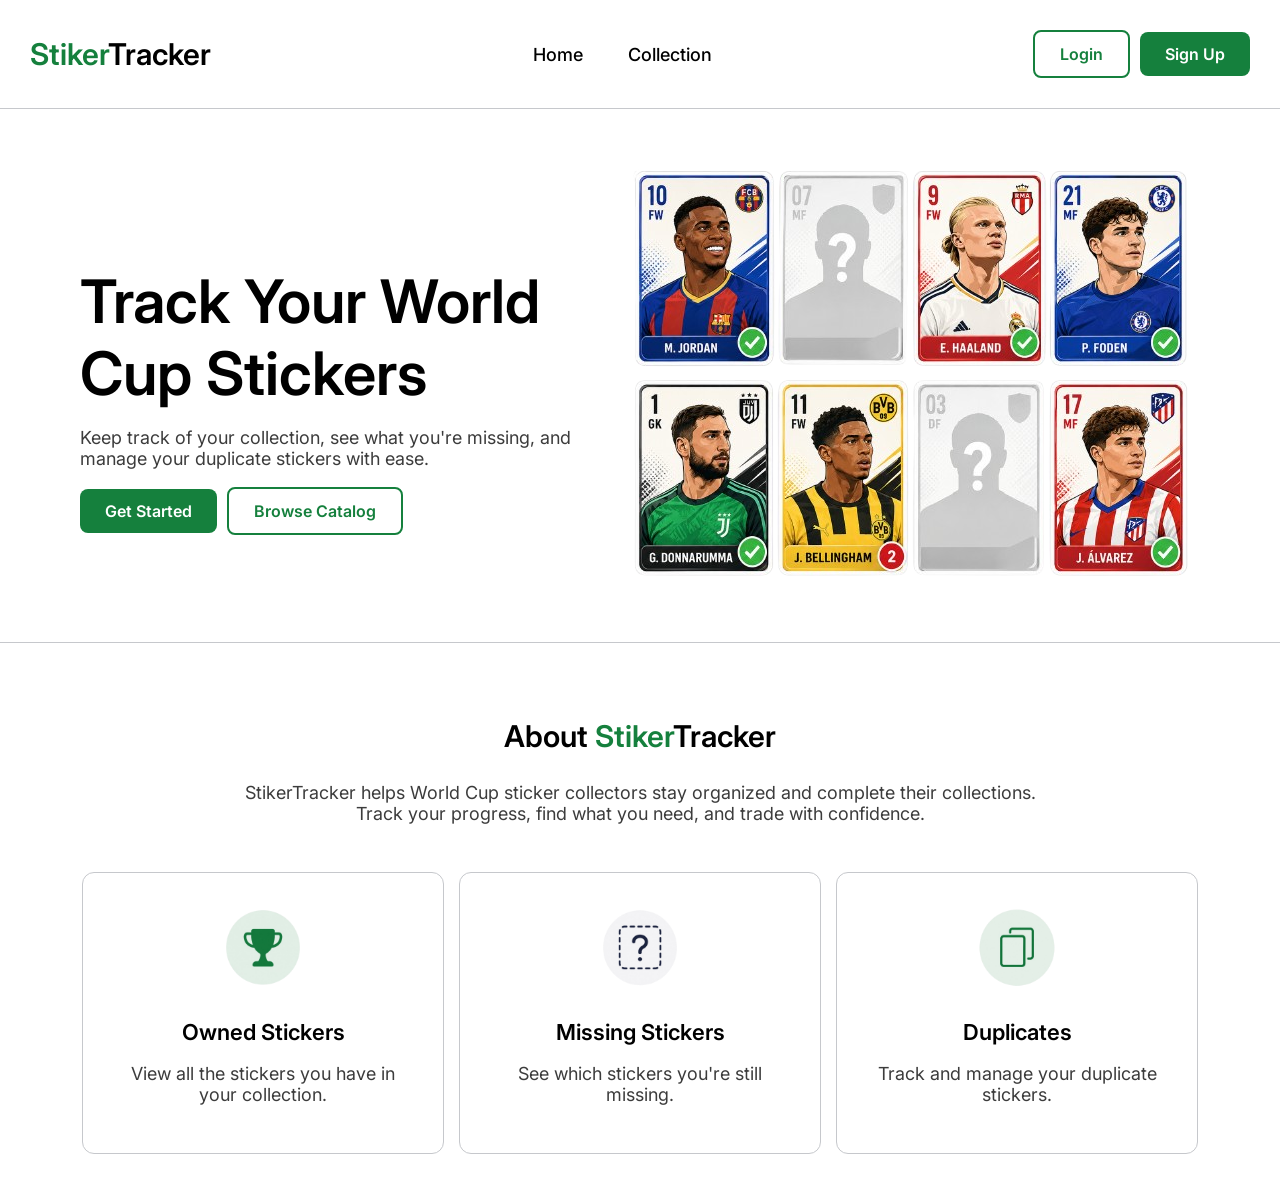
==== frontend/public/index.html @ 0bd3f674 "Add files via upload" ====
<!DOCTYPE html>
<html lang="en">

<head>
    <meta charset="UTF-8">
    <meta name="viewport" content="width=device-width, initial-scale=1.0">
    <title>StikerTrak</title>
    <link rel="stylesheet" href="../src/styles.css">
    <link rel="preconnect" href="https://fonts.googleapis.com">
    <link rel="preconnect" href="https://fonts.gstatic.com" crossorigin>
    <link
        href="https://fonts.googleapis.com/css2?family=Inter:ital,opsz,wght@0,14..32,100..900;1,14..32,100..900&display=swap"
        rel="stylesheet">
</head>

<body>
    <nav class="split">
        <a><span class="logo-green">Stiker</span>Tracker</a>
        <div class="center nav-options">
            <a href="index.html">Home</a>
            <a href="collection.html">Collection</a>
        </div>
        <div class="center btn-container">
            <button class="btn-white" onclick="window.location.href = 'login.html'">Login</button>
            <button onclick="window.location.href = 'signup.html'">Sign Up</button>
        </div>
    </nav>

    <section class="section-hero">
        <div class="split">
            <div class="start column">
                <h1>Track Your World Cup Stickers</h1>
                <p>Keep track of your collection, see what you're missing, and manage your duplicate stickers with ease.</p>
                <div class="center btn-container">
                    <button onclick="window.location.href = 'signup.html'">Get Started</button>
                    <button class="btn-white" onclick="window.location.href = 'collection.html'">Browse Catalog</button>
                </div>
            </div>
            <img src="../img/hero.png">
        </div>
    </section>

    <section class="section-about">
        <h2>About <span class="logo-green">Stiker</span>Tracker</h2>
        <p>StikerTracker helps World Cup sticker collectors stay organized and complete their collections. Track your progress, find what you need, and trade with confidence.</p>
        <div class="center container-about">
            <div>
                <img src="../img/icon-owned.png">
                <h3>Owned Stickers</h3>
                <p>View all the stickers you have in your collection.</p>
            </div>
            <div>
                <img src="../img/icon-missing.png">
                <h3>Missing Stickers</h3>
                <p>See which stickers you're still missing.</p>
            </div>
            <div>
                <img src="../img/icon-duplicate.png">
                <h3>Duplicates</h3>
                <p>Track and manage your duplicate stickers.</p>
            </div>
        </div>
    </section>
</body>

</html>
---- frontend/src/styles.css ----
:root {
    --primary-green: #15803d;
    --primary-green-dark: #166534;
    --primary-green-light: #dcfce7;
    --light-border: 1px solid #c6c8cc;
}

body {
    margin: 0;
    padding: 0;
    font-family: "Inter", sans-serif;
}

.split {
    display: flex;
    align-items: center;
    justify-content: space-between;
}

.center {
    display: flex;
    align-items: center;
    justify-content: center;
}

.start {
    display: flex;
    align-items: start;
    justify-content: start;
}

.column {
    display: flex;
    flex-direction: column;
}

nav {
    border-bottom: var(--light-border);
    padding: 30px;
}

a {
    color: black;
    text-decoration: none;
}

nav>a {
    font-weight: 600;
    font-size: 30px;
}

.logo-green {
    color: var(--primary-green);
}

.nav-options {
    gap: 15px;
}

.nav-options a {
    font-size: 18px;
    font-weight: 500;
    cursor: pointer;
    padding: 5px 15px;
    transition: 0.3s ease all;
}

.nav-options a:hover {
    color: var(--primary-green);
}

.btn-container {
    gap: 10px;
}

button {
    cursor: pointer;
    font-family: "Inter", sans-serif;
    font-size: 16px;
    font-weight: 600;
    border-radius: 8px;
    background-color: var(--primary-green);
    color: white;
    border: 0px;
    padding: 12px 25px;
    transition: 0.3s ease all;
}

button:hover {
    background-color: var(--primary-green-dark);
}

.btn-white {
    background-color: white;
    color: var(--primary-green);
    border: 2px solid var(--primary-green);
}

.btn-white:hover {
    background-color: rgb(230, 230, 230);
}

section {
    padding: 50px 80px;
    display: flex;
    align-items: center;
    justify-content: center;
    flex-direction: column;
}

.section-hero>.split {
    gap: 50px;
}

.section-about {
    border-top: var(--light-border);
}

.section-about p {
    text-align: center;
}

h1 {
    font-size: 60px;
    font-weight: 600;
    margin-bottom: 0px;
}

h2 {
    font-size: 30px;
    font-weight: 600;
    margin-bottom: 10px;
}

p {
    font-size: 18px;
    color: rgb(60, 60, 60);
    max-width: 800px;
}

label {
    font-size: 16px;
    font-weight: 500;
    color: rgb(60, 60, 60);
}

input {
    font-family: "Inter", sans-serif;
    border: var(--light-border);
    border-radius: 8px;
    font-size: 14px;
    padding: 10px;
    outline: none;
}

.container-about {
    gap: 15px;
    margin-top: 30px;
}

.container-about>div {
    border: var(--light-border);
    border-radius: 12px;
    padding: 30px;
    text-align: center;
    max-width: 300px;
}

.container-about h3 {
    font-size: 22px;
    font-weight: 600;
    margin-bottom: 0px;
}

.container-about img {
    width: 90px;
    height: 90px;
}

.form-vertical {
    padding: 50px;
    border: var(--light-border);
    border-radius: 12px;
    text-align: center;
    display: flex;
    align-items: center;
    justify-content: center;
    flex-direction: column;
    width: 400px;
}

.form-vertical h2 {
    margin: 0px;
}

.form-vertical form {
    display: flex;
    align-items: start;
    justify-content: start;
    flex-direction: column;
    width: 100%;
    margin: 15px 0px;
}

.form-vertical button {
    width: 100%;
}

.form-vertical label {
    margin-bottom: 5px;
}

.form-vertical input {
    margin-bottom: 15px;
    width: calc(100% - 20px);
}

.auth-redirect {
    font-size: 16px;
    margin-top: 30px;
}

.container-name {
    gap: 15px;
}

.progress-circle {
    --progress: 0;
    width: 220px;
    height: 220px;
    border-radius: 50%;
    background: conic-gradient(#15803d calc(var(--progress) * 1%),
            #e5e7eb 0);
    display: flex;
    align-items: center;
    justify-content: center;
    margin: 30px 0px;
}

.progress-center {
    width: 180px;
    height: 180px;
    border-radius: 50%;
    background: white;
    display: flex;
    flex-direction: column;
    align-items: center;
    justify-content: center;
    text-align: center;
}

.progress-center span {
    font-size: 42px;
    font-weight: 700;
    color: black;
    text-align: center;
}

.progress-center p {
    margin: 4px 0 0;
    font-size: 18px;
}

.section-collection {
    padding: 30px;
    display: flex;
    align-items: start;
    justify-content: space-between;
    flex-direction: row;
    gap: 50px;
}

.container-progress {
    border: var(--light-border);
    padding: 30px;
    border-radius: 12px;
}

.container-progress h3 {
    margin: 0px;
}

.container-progress a {
    font-weight: 600;
    font-size: 20px;
}

.container-progress>p {
    margin: 5px 0px;
    font-size: 16px;
}

.main-collection {
    width: 100%;
}

.main-collection h2 {
    margin: 0px;
}

.main-collection p {
    margin: 10px 0px 30px 0px;
}

.catalog {
    border: var(--light-border);
    border-radius: 12px;
    width: calc(100% - 60px);
}

.catalog .top {
    border-bottom: var(--light-border);
    padding: 15px;
}

.catalog .left {
    gap: 5px;
}

.catalog .top a {
    padding: 5px 10px;
    cursor: pointer;
    transition: 0.3s ease all;
    font-weight: 500;
    color: rgb(50, 50, 50);
}

.catalog .top a:hover {
    color: green;
}

.selected {
    color: var(--primary-green) !important;
    position: relative;
}

.selected::after {
    content: "";
    position: absolute;
    left: 0;
    right: 0;
    bottom: -20px;
    height: 2px;
    background: var(--primary-green);
    ;
}

.catalog .right {
    gap: 10px;
}

select {
    font-family: "Inter", sans-serif;
    border: var(--light-border);
    border-radius: 8px;
    font-size: 14px;
    padding: 10px;
    outline: none;
    cursor: pointer;
    color: rgb(80, 80, 80);
}

.stickers {
    display: flex;
    align-items: start;
    justify-content: start;
    padding: 15px;
    gap: 15px;
}

.sticker {
    width: 200px;
    border: var(--light-border);
    border-radius: 8px;
    height: 360px;
}

.sticker>img {
    width: 100%;
    height: 300px;
}

.sticker-top {
    display: flex;
    align-items: center;
    justify-content: space-between;
    padding: 15px;
}

.sticker-top img {
    height: 30px;
    width: 30px;
    z-index: 5;
}

.sticker-top a {
    height: 30px;
    width: 30px;
    background-color: white;
    border-radius: 50px;
    border: var(--light-border);
    display: flex;
    align-items: center;
    justify-content: center;
    z-index: 5;
}

.sticker>img {
    transform: translateY(-60px);
}

.sticker>button {
    width: calc(100% - 20px);
    margin: 10px;
    transform: translateY(-70px);
    padding: 10px;
    font-size: 14px;
}

.quantity-selector {
    width: calc(100% - 20px);
    display: flex;
    align-items: center;
    justify-content: space-between;
    background: #fff;
    overflow: hidden;
    transform: translateY(-70px);
    margin: 15px 10px 10px 10px;
    border: var(--light-border);
    border-radius: 8px;
}

.quantity-button {
    height: 35px;
    width: 35px;
    border: 2px solid var(--primary-green);
    border-radius: 8px;
    background: white;
    color: var(--primary-green);
    font-size: 14px;
    font-weight: 500;
    cursor: pointer;
    display: flex;
    align-items: center;
    justify-content: center;
    padding: 0px;
}

.quantity-button:hover {
    background-color: rgb(230, 230, 230);
}

.quantity-value {
    text-align: center;
    font-size: 14px;
    font-weight: 700;
    color: #111827;
}
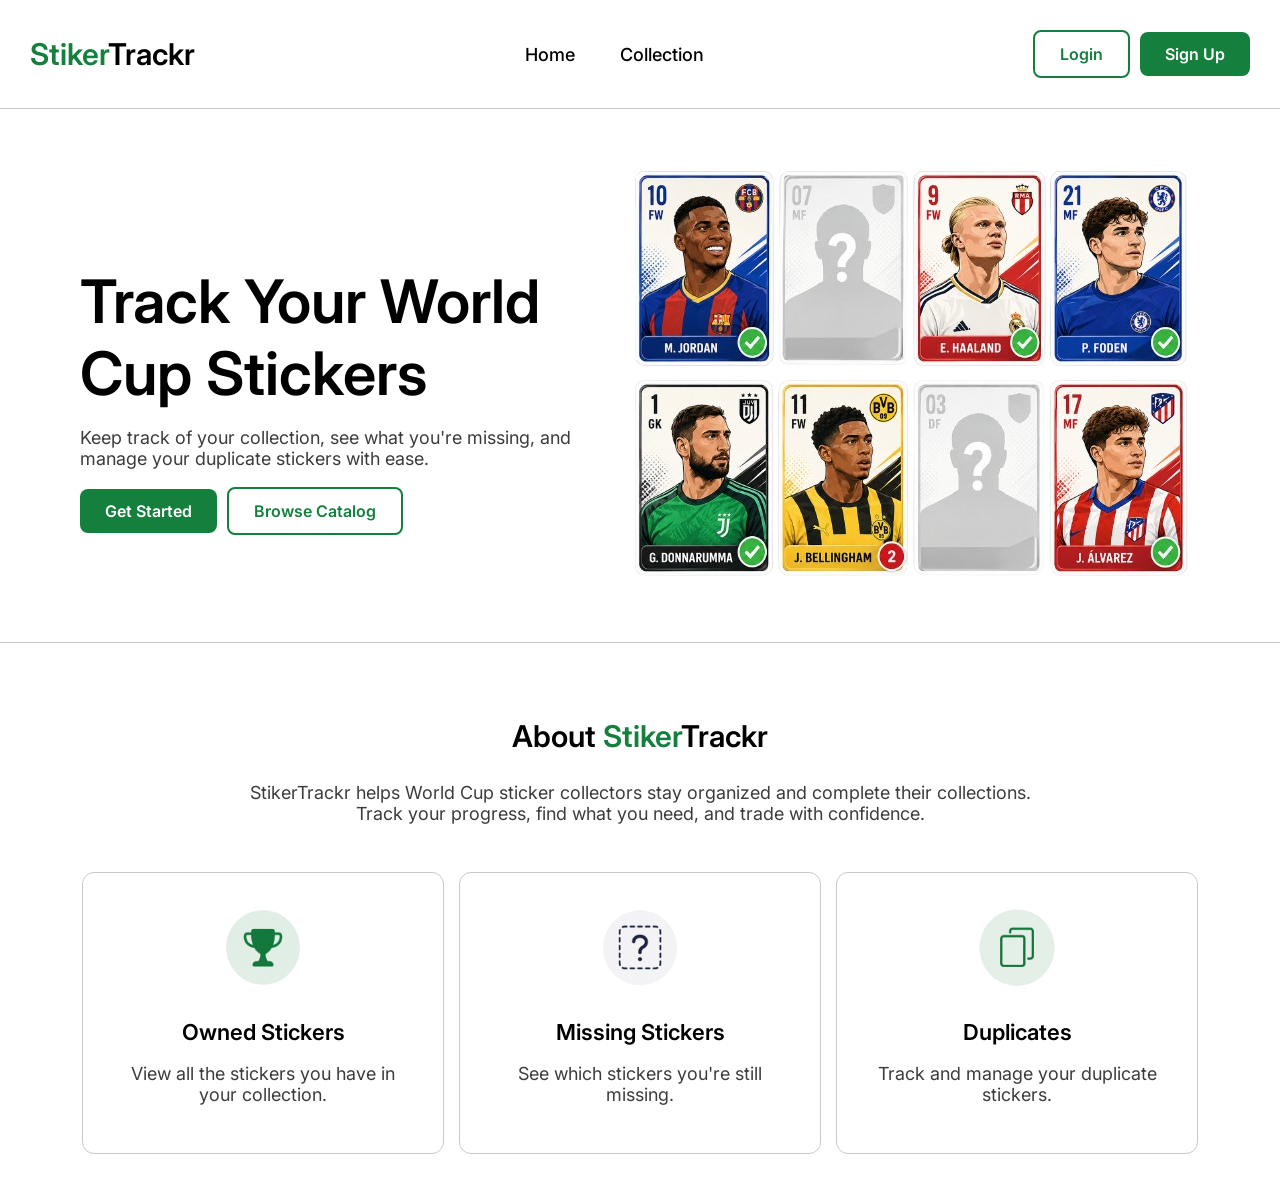
==== commit 426faade: "Add files via upload" ====
--- a/frontend/public/index.html
+++ b/frontend/public/index.html
@@ -15,7 +15,7 @@
 
 <body>
     <nav class="split">
-        <a><span class="logo-green">Stiker</span>Tracker</a>
+        <a><span class="logo-green">Stiker</span>Trackr</a>
         <div class="center nav-options">
             <a href="index.html">Home</a>
             <a href="collection.html">Collection</a>
@@ -41,8 +41,8 @@
     </section>
 
     <section class="section-about">
-        <h2>About <span class="logo-green">Stiker</span>Tracker</h2>
-        <p>StikerTracker helps World Cup sticker collectors stay organized and complete their collections. Track your progress, find what you need, and trade with confidence.</p>
+        <h2>About <span class="logo-green">Stiker</span>Trackr</h2>
+        <p>StikerTrackr helps World Cup sticker collectors stay organized and complete their collections. Track your progress, find what you need, and trade with confidence.</p>
         <div class="center container-about">
             <div>
                 <img src="../img/icon-owned.png">
